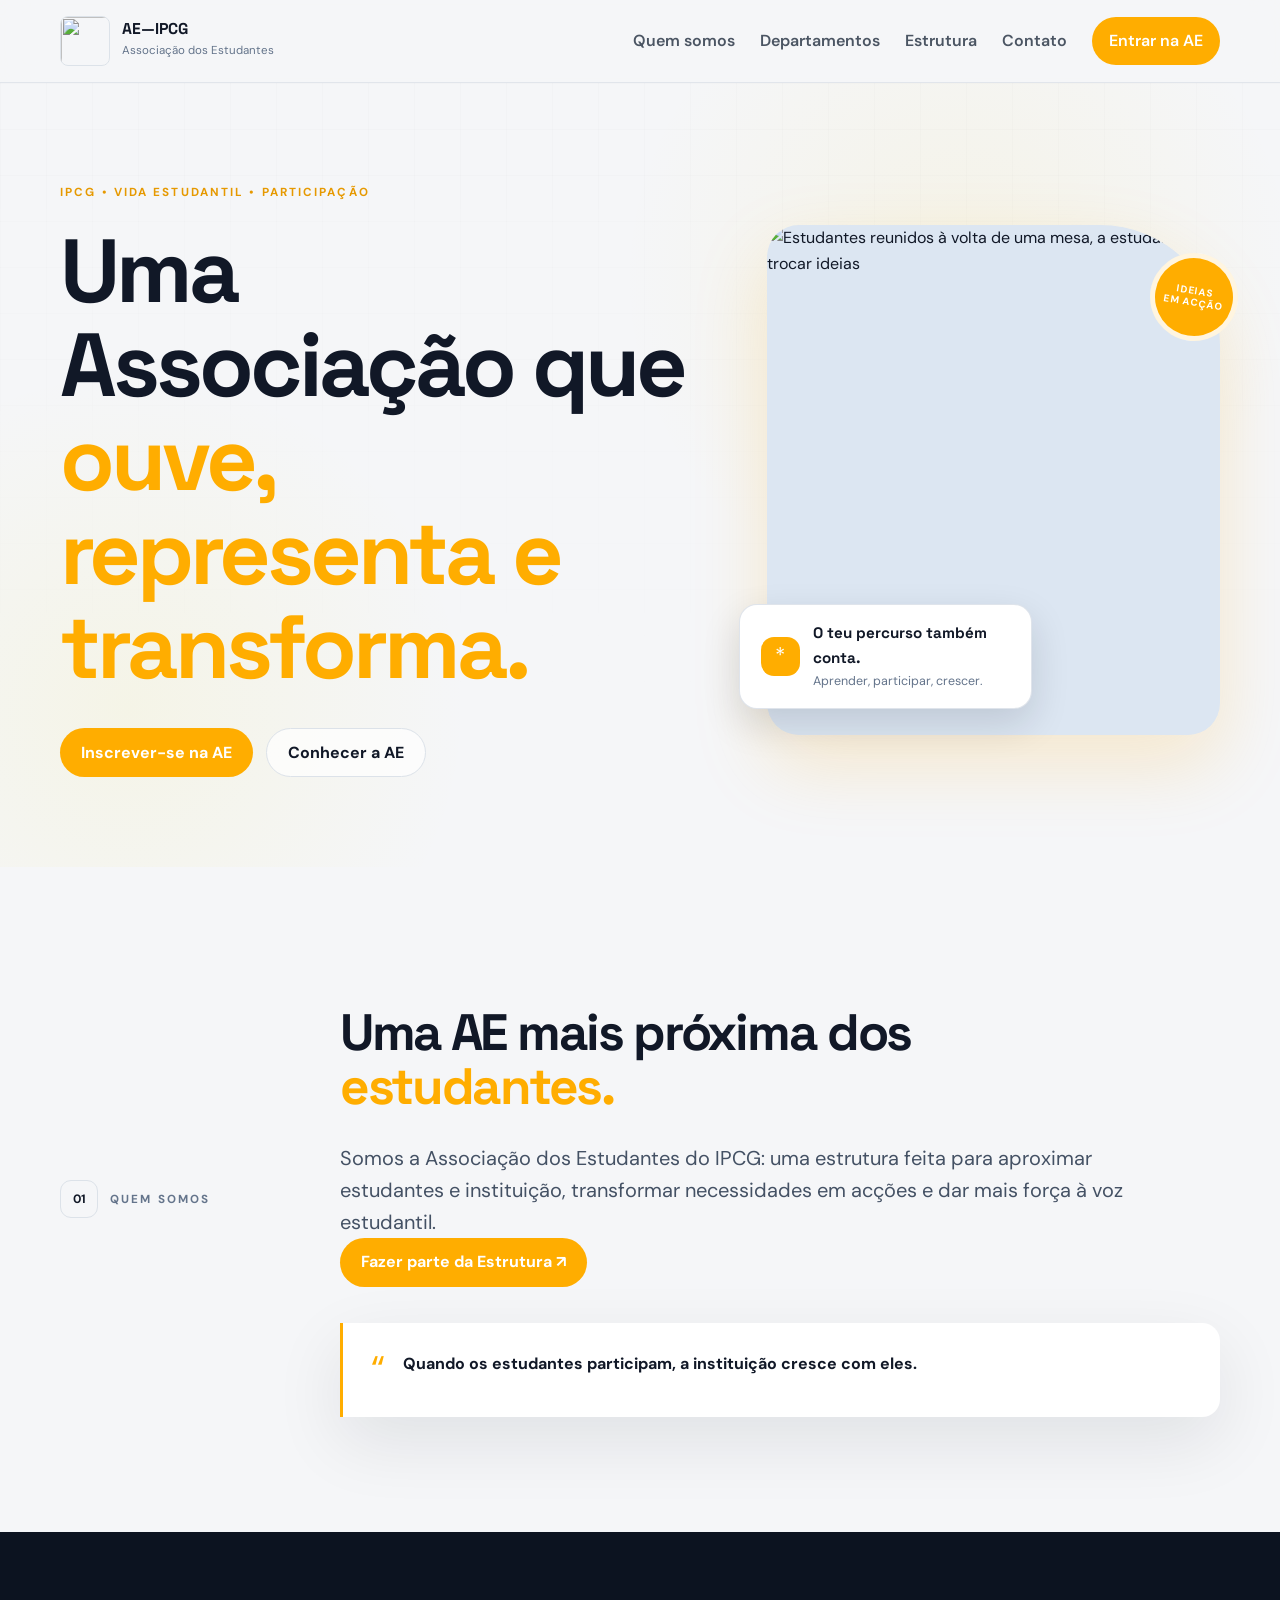
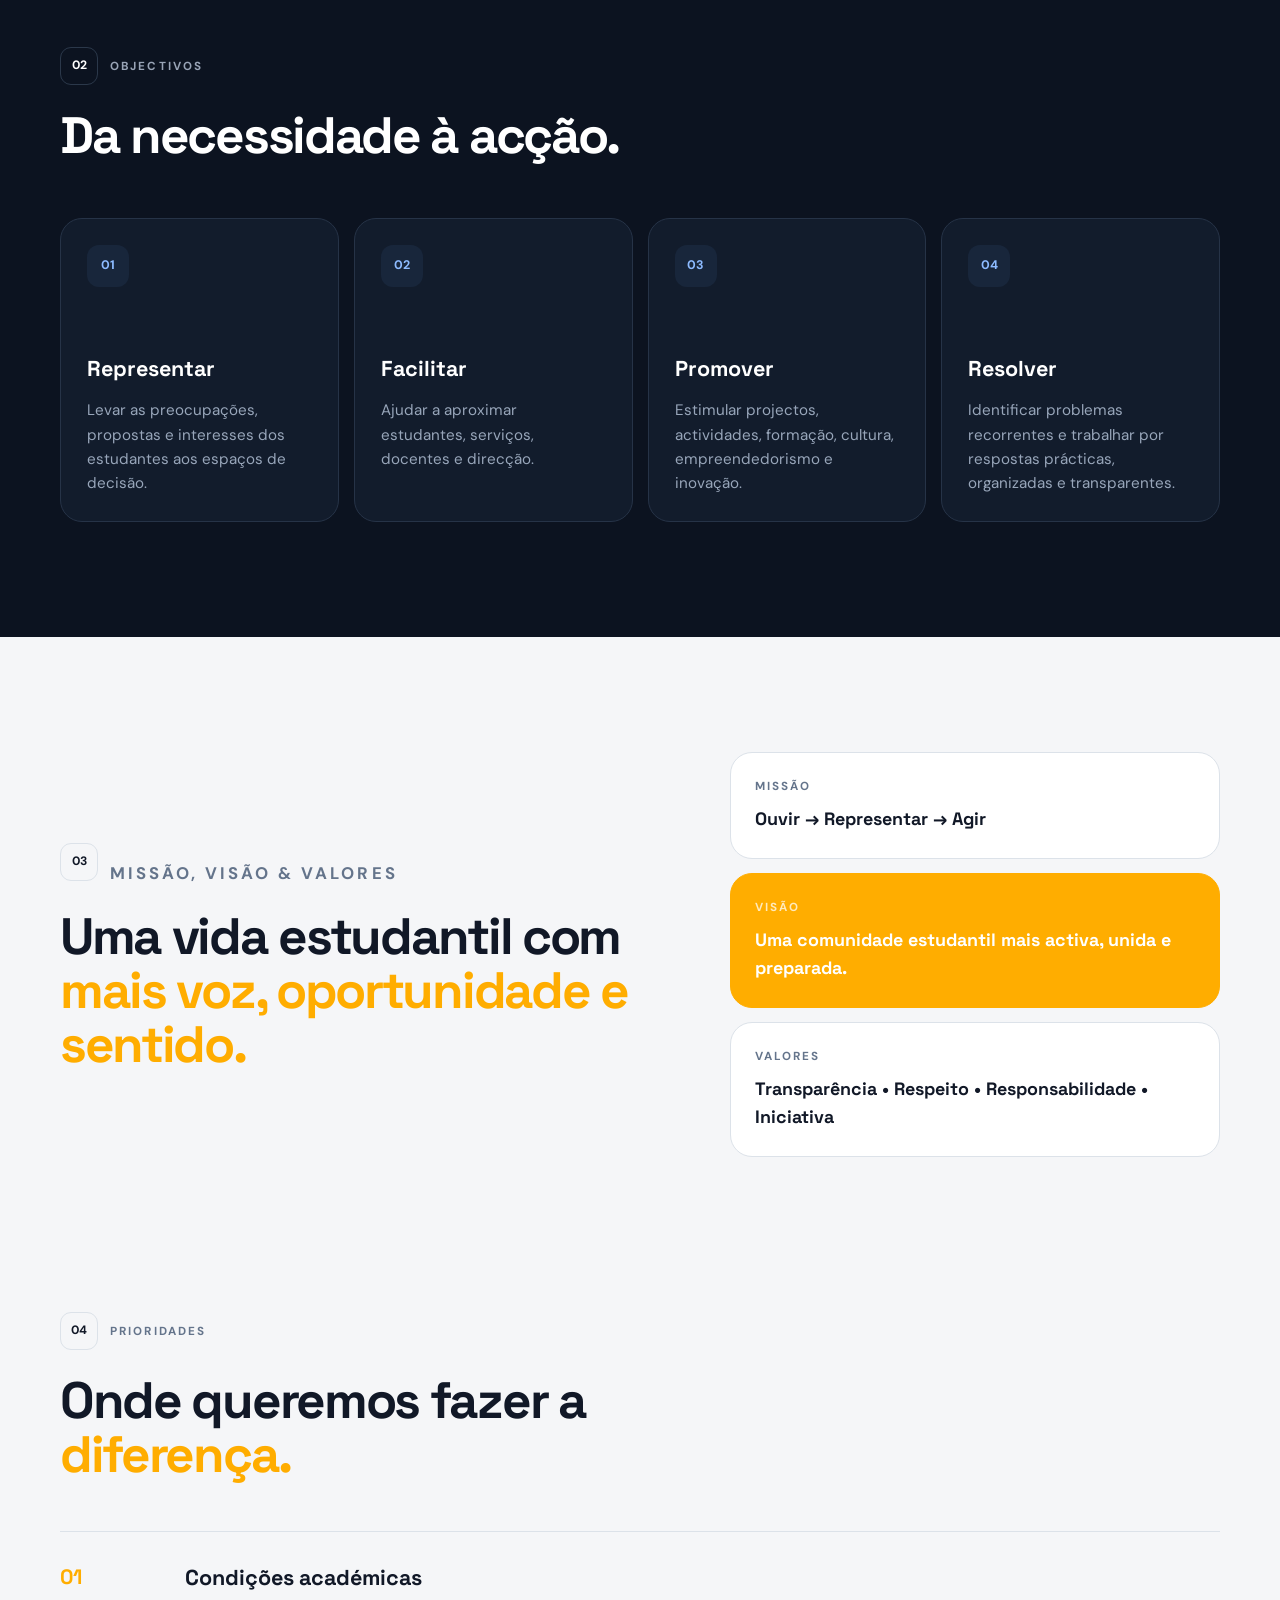
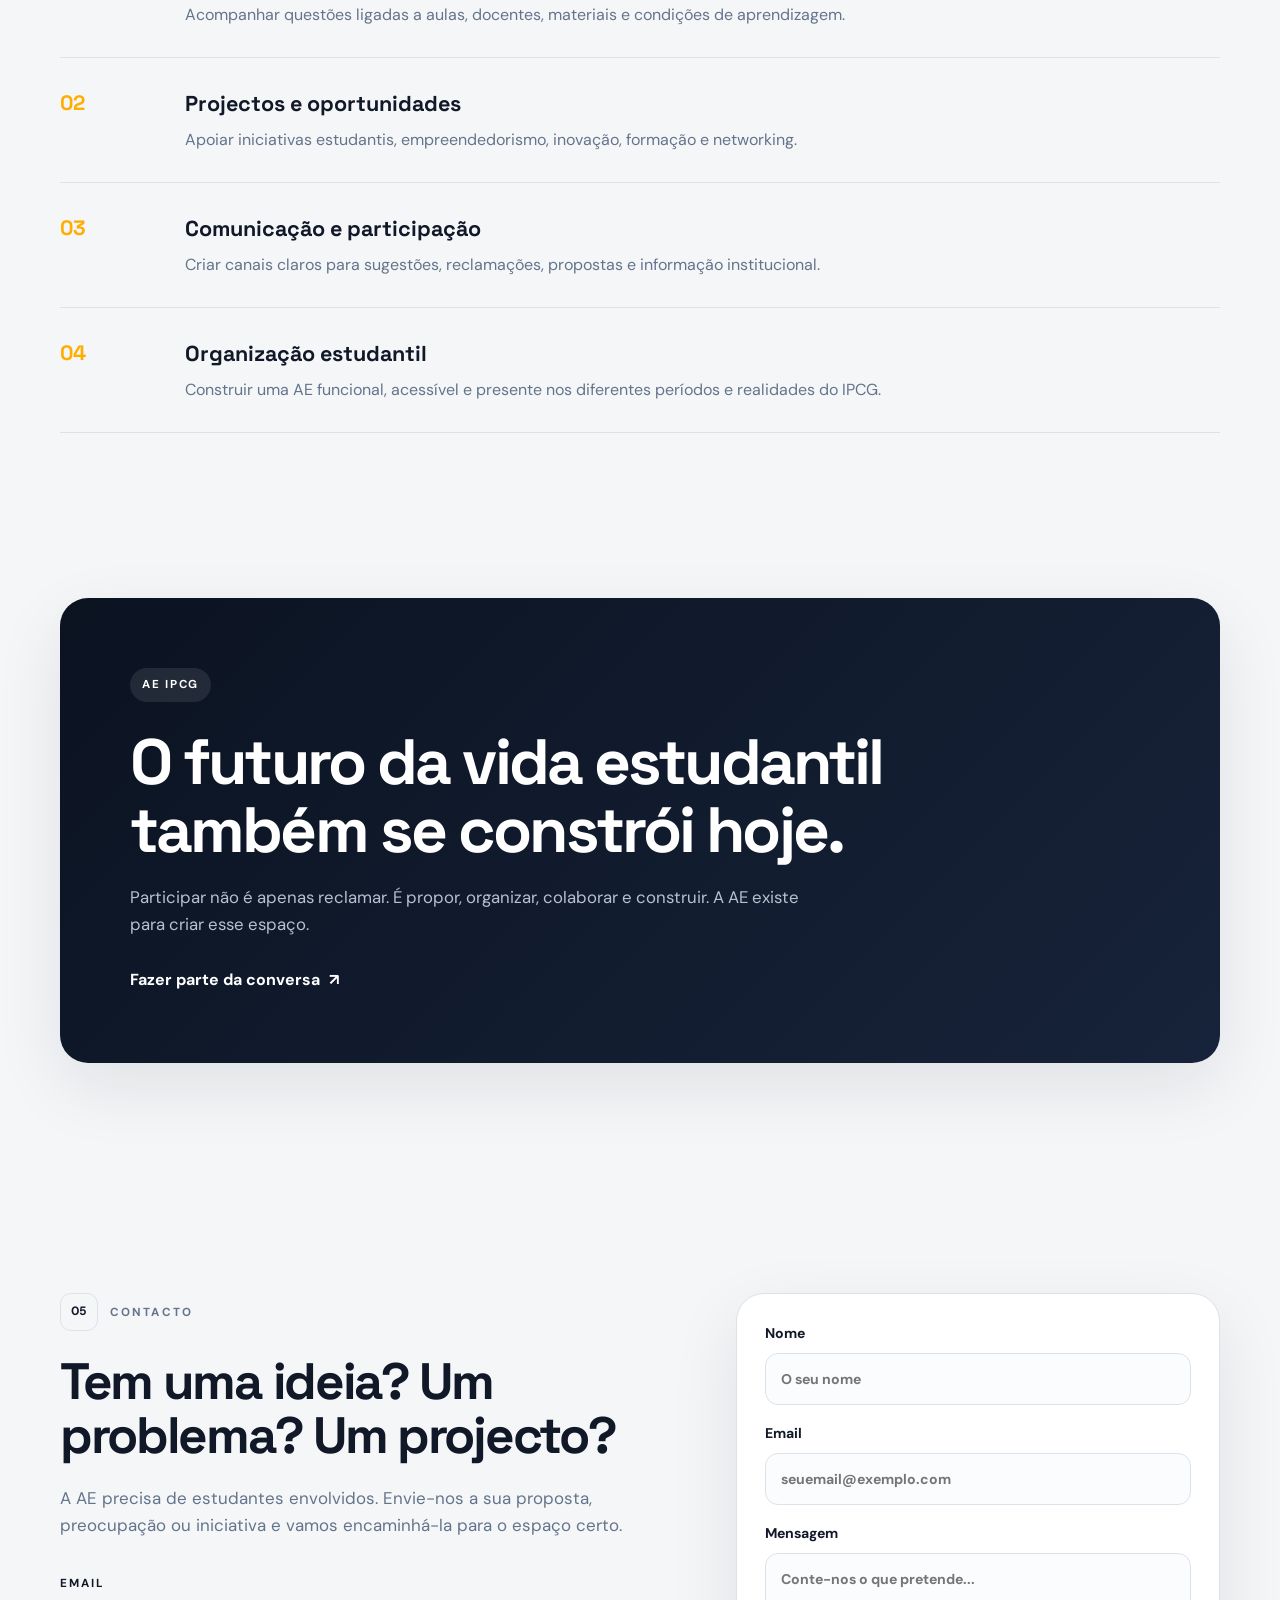
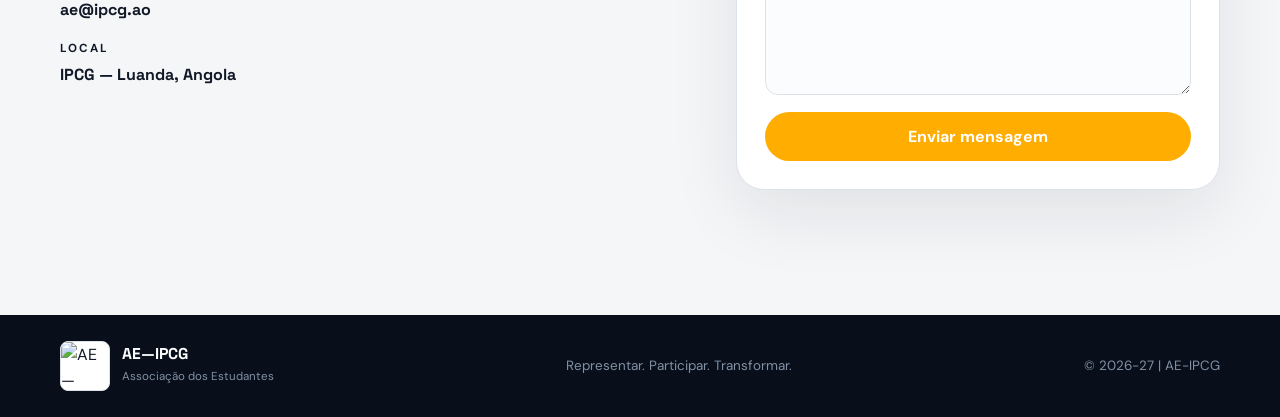
==== index.html @ 1a133951 "Landing Page da AE-IPCG" ====
<!doctype html>
<html lang="pt-PT">
  <head>
    <meta charset="UTF-8" />
    <meta name="viewport" content="width=device-width, initial-scale=1.0" />
    <meta
      name="description"
      content="Associação dos Estudantes do Instituto Politécnico de Ciências Geográficas — representação, participação e transformação da vida estudantil."
    />
    <title>AE IPCG — Associação dos Estudantes</title>

    <link rel="preconnect" href="https://fonts.googleapis.com" />
    <link rel="preconnect" href="https://fonts.gstatic.com" crossorigin />
    <link
      href="https://fonts.googleapis.com/css2?family=DM+Sans:wght@400;500;600;700&family=Space+Grotesk:wght@500;600;700&display=swap"
      rel="stylesheet"
    />
    <link rel="stylesheet" href="/src/css/style.css" />
    <link rel="stylesheet" href="/src/css/responsivity.css" />
  </head>

  <body>
    <header class="site-header">
      <nav class="nav container">
        <a href="/" class="brand" aria-label="AE IPCG">
          <img
            src="https://www.ipcg.co.ao/img/logo-ipcg-1.png"
            class="brand-mark"
            alt=""
          />
          <span>
            <strong>AE—IPCG</strong>
            <small>Associação dos Estudantes</small>
          </span>
        </a>

        <button
          class="menu-toggle"
          id="menuToggle"
          aria-label="Abrir menu"
          aria-expanded="false"
        >
          <span></span><span></span><span></span>
        </button>

        <div class="nav-links" id="navLinks">
          <a href="#sobre">Quem somos</a>
          <a href="/src/pages/departamentos.html">Departamentos</a>
          <a href="/src/pages/estrutura.html" target="_blank">Estrutura</a>
          <a href="#contacto">Contato</a>
          <a
            href="https://forms.gle/DsADKUuaC6jQzfCBA"
            class="nav-cta"
            title="Faça parte da AE-IPCG"
            >Entrar na AE</a
          >
        </div>
      </nav>
    </header>

    <main>
      <section class="hero" id="inicio">
        <div class="hero-grid"></div>
        <div class="container hero-content">
          <div class="hero-copy reveal">
            <p class="eyebrow">IPCG • VIDA ESTUDANTIL • PARTICIPAÇÃO</p>
            <h1>
              Uma Associação que
              <span class="destac">ouve, representa e transforma.</span>
            </h1>

            <div class="hero-actions">
              <a
                class="btn btn-primary"
                href="https://forms.gle/DsADKUuaC6jQzfCBA"
                >Inscrever-se na AE</a
              >
              <a class="btn btn-ghost" href="#sobre">Conhecer a AE</a>
            </div>
          </div>

          <figure class="hero-visual reveal delay-1">
            <img
              src="https://www.ipcg.co.ao/img/IPCG09.jpg"
              alt="Estudantes reunidos à volta de uma mesa, a estudar e trocar ideias"
              fetchpriority="high"
            />
            <figcaption class="hero-caption">
              <span class="caption-mark" aria-hidden="true">*</span>
              <span>
                <strong>O teu percurso também conta.</strong>
                <small>Aprender, participar, crescer.</small>
              </span>
            </figcaption>

            <span class="hero-sticker" aria-hidden="true"
              >IDEIAS<br />EM ACÇÃO</span
            >
          </figure>
        </div>
      </section>

      <section class="section intro" id="sobre">
        <div class="container two-col">
          <div class="section-label reveal">
            <span>01</span>
            <p>QUEM SOMOS</p>
          </div>

          <div class="section-content reveal">
            <h2>
              Uma AE mais próxima dos <span class="destac">estudantes.</span>
            </h2>
            <p class="lead">
              Somos a Associação dos Estudantes do IPCG: uma estrutura feita
              para aproximar estudantes e instituição, transformar necessidades
              em acções e dar mais força à voz estudantil.
            </p>
            <a
              href="https://forms.gle/DsADKUuaC6jQzfCBA"
              class="btn btn-primary"
              >Fazer parte da Estrutura ↗</a
            >

            <div class="quote-box">
              <span class="quote-mark">“</span>
              <p>
                Quando os estudantes participam, a instituição cresce com eles.
              </p>
            </div>
          </div>
        </div>
      </section>

      <!-- NEW SECTION
      <section class="section student-life" aria-labelledby="student-life-title">
        <div class="container">
          <div class="student-life-heading reveal">
            <div class="section-label">
              <span>✳</span>
              <p>VIDA ESTUDANTIL</p>
            </div>
            <div>
              <h2 id="student-life-title">
                A experiência académica faz-se <span class="destac">em conjunto.</span>
              </h2>
              <p>
                Há espaço para aprender, experimentar e encontrar pessoas que
                ajudam cada estudante a chegar mais longe.
              </p>
            </div>
          </div>

          <div class="student-life-grid">
            <figure class="life-card life-card-tall reveal">
              <img
                src="https://images.unsplash.com/photo-1523240795612-9a054b0db644?auto=format&fit=crop&w=1000&q=85"
                alt="Grupo de estudantes a celebrar juntos uma conquista académica"
                loading="lazy"
              />
              <figcaption>
                <span>01 / COMUNIDADE</span>
                <strong>Crescemos melhor quando crescemos juntos.</strong>
              </figcaption>
            </figure>

            <figure class="life-card reveal delay-1">
              <img
                src="https://images.unsplash.com/photo-1521737711867-e3b97375f902?auto=format&fit=crop&w=1000&q=85"
                alt="Jovens a colaborar e partilhar ideias à volta de uma mesa"
                loading="lazy"
              />
              <figcaption>
                <span>02 / COLABORAÇÃO</span>
                <strong>As boas ideias começam numa conversa.</strong>
              </figcaption>
            </figure>

            <figure class="life-card reveal delay-1">
              <img
                src="https://images.unsplash.com/photo-1427504494785-3a9ca7044f45?auto=format&fit=crop&w=1000&q=85"
                alt="Estudantes numa sala de aula, atentos a uma aula"
                loading="lazy"
              />
              <figcaption>
                <span>03 / APRENDIZAGEM</span>
                <strong>Mais oportunidades para descobrir o teu caminho.</strong>
              </figcaption>
            </figure>
          </div>
        </div>
      </section>
      -->

      <section class="section dark-section" id="objetivos">
        <div class="container">
          <div class="section-heading reveal">
            <div>
              <div class="section-label section-label-light">
                <span>02</span>
                <p>OBJECTIVOS</p>
              </div>
              <h2>Da necessidade à acção.</h2>
            </div>
            <!--
            <p>
              O nosso trabalho parte de problemas concretos, mas procura criar
              respostas que deixem resultados duradouros.
            </p>
            -->
          </div>

          <div class="objectives-grid">
            <article class="objective-card reveal">
              <span class="objective-icon">01</span>
              <h3>Representar</h3>
              <p>
                Levar as preocupações, propostas e interesses dos estudantes aos
                espaços de decisão.
              </p>
            </article>

            <article class="objective-card reveal">
              <span class="objective-icon">02</span>
              <h3>Facilitar</h3>
              <p>
                Ajudar a aproximar estudantes, serviços, docentes e direcção.
              </p>
            </article>

            <article class="objective-card reveal">
              <span class="objective-icon">03</span>
              <h3>Promover</h3>
              <p>
                Estimular projectos, actividades, formação, cultura,
                empreendedorismo e inovação.
              </p>
            </article>

            <article class="objective-card reveal">
              <span class="objective-icon">04</span>
              <h3>Resolver</h3>
              <p>
                Identificar problemas recorrentes e trabalhar por respostas
                prácticas, organizadas e transparentes.
              </p>
            </article>
          </div>
        </div>
      </section>

      <section class="section" id="missao">
        <div class="container mission-layout">
          <div class="mission-main reveal">
            <div class="section-label">
              <span>03</span>
              <p>MISSÃO, VISÃO & VALORES</p>
            </div>
            <h2>
              Uma vida estudantil com
              <span class="destac">mais voz, oportunidade e sentido.</span>
            </h2>
          </div>

          <div class="mission-side reveal delay-1">
            <div class="vision-panel">
              <span>MISSÃO</span>
              <strong>Ouvir → Representar → Agir</strong>
            </div>
            <div class="vision-panel highlight">
              <span>VISÃO</span>
              <strong
                >Uma comunidade estudantil mais activa, unida e
                preparada.</strong
              >
            </div>
            <div class="vision-panel">
              <span>VALORES</span>
              <strong
                >Transparência • Respeito • Responsabilidade •
                Iniciativa</strong
              >
            </div>
          </div>
        </div>
      </section>

      <section class="section priorities" id="prioridades">
        <div class="container">
          <div class="section-heading reveal">
            <div>
              <div class="section-label">
                <span>04</span>
                <p>PRIORIDADES</p>
              </div>
              <h2>
                Onde queremos fazer a <span class="destac">diferença.</span>
              </h2>
            </div>
          </div>

          <div class="priority-list">
            <div class="priority-item reveal">
              <div class="priority-index">01</div>
              <div>
                <h3>Condições académicas</h3>
                <p>
                  Acompanhar questões ligadas a aulas, docentes, materiais e
                  condições de aprendizagem.
                </p>
              </div>
            </div>

            <div class="priority-item reveal">
              <div class="priority-index">02</div>
              <div>
                <h3>Projectos e oportunidades</h3>
                <p>
                  Apoiar iniciativas estudantis, empreendedorismo, inovação,
                  formação e networking.
                </p>
              </div>
            </div>

            <div class="priority-item reveal">
              <div class="priority-index">03</div>
              <div>
                <h3>Comunicação e participação</h3>
                <p>
                  Criar canais claros para sugestões, reclamações, propostas e
                  informação institucional.
                </p>
              </div>
            </div>

            <div class="priority-item reveal">
              <div class="priority-index">04</div>
              <div>
                <h3>Organização estudantil</h3>
                <p>
                  Construir uma AE funcional, acessível e presente nos
                  diferentes períodos e realidades do IPCG.
                </p>
              </div>
            </div>
          </div>
        </div>
      </section>

      <section class="section manifesto">
        <div class="container manifesto-box reveal">
          <div class="manifesto-tag">AE IPCG</div>
          <h2>O futuro da vida estudantil também se constrói hoje.</h2>
          <p>
            Participar não é apenas reclamar. É propor, organizar, colaborar e
            construir. A AE existe para criar esse espaço.
          </p>
          <a href="https://forms.gle/DsADKUuaC6jQzfCBA" class="text-link"
            >Fazer parte da conversa <span>↗</span></a
          >
        </div>
      </section>

      <section class="section contact-section" id="contacto">
        <div class="container contact-grid">
          <div class="contact-copy reveal">
            <div class="section-label">
              <span>05</span>
              <p>CONTACTO</p>
            </div>
            <h2>Tem uma ideia? Um problema? Um projecto?</h2>
            <p>
              A AE precisa de estudantes envolvidos. Envie-nos a sua proposta,
              preocupação ou iniciativa e vamos encaminhá-la para o espaço
              certo.
            </p>

            <div class="contact-details">
              <div>
                <span>Email</span>
                <strong>ae@ipcg.ao</strong>
              </div>
              <div>
                <span>Local</span>
                <strong>IPCG — Luanda, Angola</strong>
              </div>
            </div>
          </div>

          <form class="contact-form reveal delay-1" id="contactForm">
            <label>
              Nome
              <input
                type="text"
                name="nome"
                placeholder="O seu nome"
                required
              />
            </label>

            <label>
              Email
              <input
                type="email"
                name="email"
                placeholder="seuemail@exemplo.com"
                required
              />
            </label>

            <label>
              Mensagem
              <textarea
                name="mensagem"
                rows="5"
                placeholder="Conte-nos o que pretende..."
                required
              ></textarea>
            </label>

            <button class="btn btn-primary" type="submit">
              Enviar mensagem
            </button>
            <p class="form-message" id="formMessage" aria-live="polite"></p>
          </form>
        </div>
      </section>
    </main>

    <footer class="footer">
      <div class="container footer-row">
        <div class="brand footer-brand">
          <img
            src="https://www.ipcg.co.ao/img/logo-ipcg-1.png"
            class="brand-mark"
            alt="AE—IPCG"
          />
          <span>
            <strong>AE—IPCG</strong>
            <small>Associação dos Estudantes</small>
          </span>
        </div>

        <p>Representar. Participar. Transformar.</p>

        <span class="copyright">© 2026-27 | AE-IPCG</span>
      </div>
    </footer>

    <script src="/src/js/toggleMenu.js"></script>
    <script src="/src/js/form.js"></script>
  </body>
</html>
---- src/css/style.css ----
/* ROOT */
:root {
  --bg: #f5f6f8;
  --surface: #ffffff;
  --surface-soft: #eef1f5;
  --ink: #111827;
  --muted: #64748b;
  --line: #dce2e9;
  --dark: #0c1320;
  --dark-2: #121c2c;
  --accent: #ffad00;
  --accent-dark: #e69900;
  --radius-lg: 28px;
  --radius-md: 18px;
  --shadow: 0 24px 70px rgba(12, 19, 32, 0.09);
}

/* BASIC RESET */
* {
  box-sizing: border-box;
  margin: 0;
  padding: 0;
}

html {
  scroll-behavior: smooth;
}

body {
  font-family: "DM Sans", system-ui, sans-serif;
  color: var(--ink);
  background: var(--bg);
  line-height: 1.6;
}

.container {
  width: min(1160px, calc(100% - 40px));
  margin: 0 auto;
}

/* COMPONENTS */
a {
  color: inherit;
  text-decoration: none;
}

button,
input,
textarea {
  font: inherit;
}

button {
  border: 0;
}

.btn {
  display: inline-flex;
  align-items: center;
  justify-content: center;
  min-height: 49px;
  padding: 0 21px;
  border-radius: 999px;
  font-weight: 700;
  cursor: pointer;
  transition:
    transform 0.2s ease,
    background 0.2s ease;
}

.btn:hover {
  transform: translateY(-2px);
}

.btn-primary {
  color: white;
  background: var(--accent);
}

.btn-primary:hover {
  background: var(--accent-dark);
}

.btn-ghost {
  background: rgba(255, 255, 255, 0.7);
  border: 1px solid var(--line);
}

.reveal {
  opacity: 0;
  transform: translateY(24px);
  transition:
    opacity 0.65s ease,
    transform 0.65s ease;
}

.reveal.visible {
  opacity: 1;
  transform: translateY(0);
}

.delay-1 {
  transition-delay: 0.12s;
}

/* HEADER */
.site-header {
  position: sticky;
  top: 0;
  z-index: 50;
  background: rgba(245, 246, 248, 0.88);
  backdrop-filter: blur(16px);
  border-bottom: 1px solid rgba(220, 226, 233, 0.8);
}

.nav {
  min-height: 82px;
  display: flex;
  align-items: center;
  justify-content: space-between;
  gap: 30px;
}

.brand {
  display: inline-flex;
  align-items: center;
  gap: 12px;
}

.brand-mark {
  width: 50px;
  height: 50px;
  place-items: center;
  border-radius: 8px;
  border: 1px solid var(--line);
}

.brand strong,
.brand small {
  display: block;
}

.brand strong {
  font-family: "Space Grotesk", sans-serif;
  font-size: 0.98rem;
  line-height: 1.1;
}

.brand small {
  margin-top: 4px;
  color: var(--muted);
  font-size: 0.72rem;
}

/* NAV / MENU TOGGLE*/
.nav-links {
  display: flex;
  align-items: center;
  gap: 25px;
  font-size: 1rem;
  font-weight: 600;
  color: #4b5563;
}

.nav-links a:not(.nav-cta):hover {
  color: var(--accent);
}

.nav-cta {
  color: white;
  font-weight: 600;
  background: var(--accent);
  padding: 11px 17px;
  border-radius: 999px;
  transition: all 0.2s ease-in-out;
}

.nav-cta:hover {
  color: var(--accent);
  background: transparent;
  border: 1px solid var(--accent);
}

.menu-toggle {
  display: none;
  background: transparent;
  cursor: pointer;
}

.menu-toggle span {
  display: block;
  width: 23px;
  height: 2px;
  background: var(--ink);
  margin: 5px 0;
}

/* HERO SECTION */
.hero {
  position: relative;
  overflow: hidden;
  background:
    radial-gradient(
      circle at 75% 25%,
      rgba(243, 208, 50, 0.089),
      transparent 30%
    ),
    radial-gradient(
      circle at 10% 80%,
      rgba(243, 222, 29, 0.08),
      transparent 26%
    ),
    var(--bg);
  padding: 100px 0 90px;
}

.hero-grid {
  position: absolute;
  inset: 0;
  opacity: 0.26;
  background-image:
    linear-gradient(rgba(17, 24, 39, 0.055) 1px, transparent 1px),
    linear-gradient(90deg, rgba(17, 24, 39, 0.055) 1px, transparent 1px);
  background-size: 46px 46px;
  mask-image: linear-gradient(to bottom, black, transparent 90%);
}

.hero-content {
  position: relative;
  display: grid;
  grid-template-columns: 1.15fr 0.85fr;
  gap: 65px;
  align-items: center;
}

.hero-copy {
  max-width: 730px;
}

.hero-visual {
  position: relative;
  height: clamp(350px, 42vw, 510px);
  margin: 0 0 0 12px;
  border-radius: 32px 120px 32px 32px;
  background: #dce6f2;
  box-shadow: 0 30px 75px rgba(250, 167, 13, 0.18);
}

.hero-visual > img {
  width: 100%;
  height: 100%;
  display: block;
  object-fit: cover;
  object-position: center;
  border-radius: inherit;
}

.hero-caption {
  position: absolute;
  left: -28px;
  bottom: 26px;
  display: flex;
  align-items: center;
  gap: 13px;
  max-width: calc(100% - 12px);
  padding: 16px 21px;
  background: white;
  border: 1px solid rgba(220, 226, 233, 0.9);
  border-radius: 18px;
  box-shadow: 0 15px 38px rgba(32, 25, 12, 0.14);
}

.eyebrow,
.section-label p,
.mini-label,
.contact-details span,
.vision-panel span {
  font-size: 0.73rem;
  font-weight: 700;
  letter-spacing: 0.18em;
  text-transform: uppercase;
}

.eyebrow {
  color: var(--accent-dark);
  margin-bottom: 22px;
}

.hero h1,
.section-content h2,
.section-heading h2,
.mission-main h2,
.contact-copy h2,
.manifesto-box h2 {
  font-family: "Space Grotesk", sans-serif;
  letter-spacing: -0.045em;
  line-height: 1.05;
}

.hero h1 {
  font-size: clamp(3.1rem, 7vw, 6rem);
  max-width: 860px;
}

span.destac {
  color: var(--accent);
}

.hero-text {
  margin-top: 25px;
  color: #536071;
  font-size: 1.15rem;
  max-width: 670px;
}

.hero-actions {
  display: flex;
  gap: 13px;
  margin-top: 34px;
  flex-wrap: wrap;
}

.hero-visual {
  position: relative;
  height: clamp(350px, 42vw, 510px);
  margin: 0 0 0 12px;
  /* border-radius: 32px 120px 32px 32px;
  background: #dce6f2;
  box-shadow: 0 30px 75px rgba(12, 19, 32, 0.18); */
}

.hero-visual > img {
  width: 100%;
  height: 100%;
  display: block;
  object-fit: cover;
  object-position: center;
  border-radius: inherit;
}

.hero-caption {
  position: absolute;
  left: -28px;
  bottom: 26px;
  display: flex;
  align-items: center;
  gap: 13px;
  max-width: calc(100% - 12px);
  padding: 16px 21px;
  background: white;
  border: 1px solid rgba(220, 226, 233, 0.9);
  border-radius: 18px;
  box-shadow: 0 15px 38px rgba(12, 19, 32, 0.14);
}

.caption-mark {
  display: grid;
  flex: 0 0 39px;
  height: 39px;
  place-items: center;
  color: white;
  background: var(--accent);
  border-radius: 13px;
  font-size: 1.35rem;
}

.hero-caption strong,
.hero-caption small {
  display: block;
}

.hero-caption strong {
  font-family: "Space Grotesk", sans-serif;
  font-size: 0.95rem;
}

.hero-caption small {
  margin-top: 2px;
  color: var(--muted);
  font-size: 0.78rem;
}

.hero-sticker {
  position: absolute;
  top: 28px;
  right: -18px;
  display: grid;
  width: 88px;
  height: 88px;
  place-items: center;
  color: white;
  background: var(--accent);
  border: 5px solid rgba(255, 255, 255, 0.88);
  border-radius: 50%;
  font-size: 0.62rem;
  font-weight: 700;
  line-height: 1.25;
  letter-spacing: 0.09em;
  text-align: center;
  transform: rotate(9deg);
}

.pulse {
  width: 9px;
  height: 9px;
  border-radius: 50%;
  background: #1fa46f;
  box-shadow: 0 0 0 6px rgba(31, 164, 111, 0.1);
}

.hero-card {
  color: white;
  background: linear-gradient(160deg, #101a2c, #07101d);
  border-radius: var(--radius-lg);
  padding: 34px;
  box-shadow: var(--shadow);
  min-height: 430px;
  display: flex;
  flex-direction: column;
  justify-content: space-between;
}

.card-top,
.card-footer {
  display: flex;
  align-items: center;
  justify-content: space-between;
}

.card-top {
  color: #b6c0d0;
}

.dot {
  width: 10px;
  height: 10px;
  border-radius: 50%;
  background: #7fb4ff;
  box-shadow: 0 0 0 7px rgba(127, 180, 255, 0.11);
}

.hero-number {
  font-size: 7rem;
  line-height: 0.9;
  font-weight: 700;
  color: rgba(255, 255, 255, 0.13);
  margin-top: 35px;
}

.hero-card h3 {
  font-family: "Space Grotesk", sans-serif;
  font-size: 2rem;
  line-height: 1.1;
  margin: 8px 0 15px;
}

.hero-card p {
  color: #c3cbd8;
}

/* MAIN */
.line {
  height: 1px;
  background: rgba(255, 255, 255, 0.12);
  margin: 28px 0 18px;
}

.card-footer {
  font-size: 0.84rem;
  color: #aeb9c9;
}

.section {
  padding: 115px 0;
}

.two-col {
  display: grid;
  grid-template-columns: 0.4fr 1.6fr;
  gap: 60px;
}

.section-label {
  display: flex;
  align-items: center;
  gap: 12px;
  color: var(--muted);
}

.section-label span {
  display: grid;
  place-items: center;
  width: 38px;
  height: 38px;
  border: 1px solid var(--line);
  border-radius: 11px;
  font-weight: 700;
  font-size: 0.76rem;
  color: var(--ink);
}

.section-content h2,
.section-heading h2,
.mission-main h2,
.contact-copy h2 {
  font-size: clamp(2.3rem, 4vw, 4.25rem);
  margin-top: 24px;
}

.section-content h2 {
  max-width: 800px;
}

.lead {
  font-size: 1.25rem;
  color: #445164;
  max-width: 860px;
  margin-top: 28px;
}

.section-content p:not(.lead) {
  color: var(--muted);
  max-width: 820px;
  margin-top: 17px;
}

.quote-box {
  margin-top: 36px;
  padding: 28px;
  border-left: 3px solid var(--accent);
  background: white;
  border-radius: 0 var(--radius-md) var(--radius-md) 0;
  box-shadow: var(--shadow);
  display: flex;
  gap: 18px;
  align-items: flex-start;
}

.quote-mark {
  font-size: 2.4rem;
  line-height: 1;
  color: var(--accent);
}

.quote-box p {
  margin: 0 !important;
  color: var(--ink) !important;
  font-weight: 700;
}

.dark-section {
  background: var(--dark);
  color: white;
}

.section-heading {
  display: grid;
  grid-template-columns: 1fr 0.75fr;
  gap: 70px;
  align-items: end;
}

.section-label-light {
  color: #99a4b6;
}

.section-label-light span {
  color: white;
  border-color: #2b384a;
}

.section-label-light p {
  color: #99a4b6;
}

.section-heading h2 {
  max-width: 700px;
}

.section-heading > p {
  color: #9eaabe;
  max-width: 460px;
  margin-bottom: 3px;
}

.objectives-grid {
  margin-top: 55px;
  display: grid;
  grid-template-columns: repeat(4, 1fr);
  gap: 15px;
}

.objective-card {
  background: var(--dark-2);
  border: 1px solid #263347;
  border-radius: 22px;
  min-height: 290px;
  padding: 26px;
  transition:
    transform 0.25s ease,
    border-color 0.25s ease;
}

.objective-card:hover {
  transform: translateY(-6px);
  border-color: #49688d;
}

.objective-icon {
  display: grid;
  place-items: center;
  width: 42px;
  height: 42px;
  border-radius: 12px;
  background: #18263b;
  color: #8dbbff;
  font-size: 0.78rem;
  font-weight: 700;
}

.objective-card h3 {
  font-family: "Space Grotesk", sans-serif;
  font-size: 1.35rem;
  margin: 65px 0 12px;
}

.objective-card p {
  color: #98a6ba;
  font-size: 0.95rem;
}

.mission-layout {
  display: grid;
  grid-template-columns: 1.1fr 0.9fr;
  gap: 70px;
  align-items: center;
}

.mission-main p {
  margin-top: 22px;
  color: var(--muted);
  max-width: 740px;
  font-size: 1.05rem;
}

.mission-side {
  display: grid;
  gap: 14px;
}

.vision-panel {
  background: white;
  border: 1px solid var(--line);
  border-radius: 22px;
  padding: 24px;
  display: grid;
  gap: 9px;
}

.vision-panel span {
  color: var(--muted);
}

.vision-panel strong {
  font-family: "Space Grotesk", sans-serif;
  font-size: 1.12rem;
}

.vision-panel.highlight {
  background: var(--accent);
  color: white;
  border-color: var(--accent);
}

.vision-panel.highlight span {
  color: rgba(255, 255, 255, 0.74);
}

.priorities {
  padding-top: 40px;
}

.priority-list {
  margin-top: 50px;
  border-top: 1px solid var(--line);
}

.priority-item {
  display: grid;
  grid-template-columns: 100px 1fr;
  gap: 25px;
  padding: 29px 0;
  border-bottom: 1px solid var(--line);
}

.priority-index {
  color: var(--accent);
  font-family: "Space Grotesk", sans-serif;
  font-size: 1.3rem;
  font-weight: 700;
}

.priority-item h3 {
  font-family: "Space Grotesk", sans-serif;
  font-size: 1.35rem;
}

.priority-item p {
  color: var(--muted);
  max-width: 700px;
  margin-top: 6px;
}

.manifesto {
  padding-top: 50px;
}

.manifesto-box {
  color: white;
  border-radius: var(--radius-lg);
  padding: 70px;
  background: linear-gradient(135deg, #0b1321, #17233a);
  box-shadow: var(--shadow);
}

.manifesto-tag {
  display: inline-flex;
  padding: 8px 12px;
  border-radius: 999px;
  background: rgba(255, 255, 255, 0.09);
  font-size: 0.72rem;
  font-weight: 700;
  letter-spacing: 0.15em;
}

.manifesto-box h2 {
  margin-top: 27px;
  font-size: clamp(2.5rem, 5vw, 5rem);
  max-width: 900px;
}

.manifesto-box p {
  color: #b7c1d0;
  max-width: 680px;
  margin-top: 20px;
  font-size: 1.05rem;
}

.text-link {
  display: inline-flex;
  gap: 9px;
  align-items: center;
  margin-top: 30px;
  font-weight: 700;
}

/* CONTACT FORM */
.contact-section {
  padding-bottom: 125px;
}

.contact-grid {
  display: grid;
  grid-template-columns: 1fr 0.8fr;
  gap: 70px;
  align-items: start;
}

.contact-copy > p {
  max-width: 600px;
  margin-top: 22px;
  color: var(--muted);
  font-size: 1.06rem;
}

.contact-details {
  margin-top: 35px;
  display: grid;
  gap: 17px;
}

.contact-details div {
  display: grid;
  gap: 4px;
}

.contact-details strong {
  font-family: "Space Grotesk", sans-serif;
}

.contact-form {
  background: white;
  border: 1px solid var(--line);
  border-radius: var(--radius-lg);
  padding: 28px;
  box-shadow: var(--shadow);
  display: grid;
  gap: 17px;
}

.contact-form label {
  display: grid;
  gap: 8px;
  font-weight: 700;
  font-size: 0.88rem;
}

.contact-form input,
.contact-form textarea {
  width: 100%;
  padding: 14px 15px;
  border: 1px solid var(--line);
  border-radius: 13px;
  background: #fbfcfd;
  color: var(--ink);
  outline: none;
  transition:
    border 0.2s ease,
    box-shadow 0.2s ease;
}

.contact-form input:focus,
.contact-form textarea:focus {
  border-color: var(--accent);
  box-shadow: 0 0 0 4px rgba(29, 114, 243, 0.08);
}

.form-message {
  display: none;
  color: #a31515;
  background: #eefaf4;
  border-radius: 11px;
  padding: 10px 12px;
  font-size: 0.88rem;
}

/* FOOTER */

.footer {
  background: #080f1a;
  color: white;
  padding: 26px 0;
}

.footer-row {
  display: flex;
  align-items: center;
  justify-content: space-between;
  gap: 20px;
}

.footer-brand .brand-mark {
  background: white;
  color: var(--ink);
}

.footer-brand small {
  color: #8190a4;
}

.footer-row > p,
.copyright {
  color: #8190a4;
  font-size: 0.84rem;
}
---- src/css/responsivity.css ----
@media (max-width: 980px) {
  .hero-content,
  .mission-layout,
  .contact-grid {
    grid-template-columns: 1fr;
  }

  .hero-visual {
    width: min(100% - 24px, 620px);
    height: clamp(350px, 64vw, 480px);
    margin: 8px 0 0 24px;
  }

  .hero {
    padding-top: 75px;
  }

  .hero-card {
    max-width: 620px;
  }

  .objectives-grid {
    grid-template-columns: repeat(2, 1fr);
  }

  .section-heading,
  .two-col {
    grid-template-columns: 1fr;
  }

  .two-col {
    gap: 25px;
  }

  .section-heading {
    gap: 25px;
  }

  .student-life-heading {
    grid-template-columns: 1fr;
    gap: 22px;
  }

  .mission-side {
    max-width: 680px;
  }
}

@media (max-width: 760px) {
  .container {
    width: min(100% - 26px, 1160px);
  }

  .nav {
    min-height: 72px;
  }

  .menu-toggle {
    display: block;
    z-index: 60;
  }

  .nav-links {
    position: absolute;
    top: 72px;
    left: 0;
    right: 0;
    display: none;
    flex-direction: column;
    align-items: stretch;
    background: rgba(245, 246, 248, 0.98);
    border-bottom: 1px solid var(--line);
    padding: 18px 13px 22px;
  }

  .nav-links.open {
    display: flex;
  }

  .nav-links a {
    padding: 13px 10px;
  }

  .nav-cta {
    text-align: center;
  }

  .hero {
    padding: 65px 0 70px;
  }

  .hero h1 {
    font-size: clamp(2.8rem, 15vw, 4.7rem);
  }

  .hero-card {
    min-height: 360px;
    padding: 27px;
  }

  .hero-visual {
    width: calc(100% - 12px);
    height: clamp(290px, 92vw, 410px);
    margin-left: 12px;
    border-radius: 26px 86px 26px 26px;
  }

  .hero-caption {
    left: -12px;
    bottom: 17px;
    padding: 13px 15px;
  }

  .hero-sticker {
    top: 17px;
    right: -11px;
    width: 75px;
    height: 75px;
  }

  .hero-number {
    font-size: 5rem;
  }

  .section {
    padding: 84px 0;
  }

  .objectives-grid {
    grid-template-columns: 1fr;
  }

  .student-life-grid {
    grid-template-columns: 1fr;
    grid-template-rows: none;
    grid-auto-rows: 270px;
  }

  .life-card-tall {
    grid-row: auto;
  }

  .life-card figcaption {
    right: 17px;
    bottom: 17px;
    left: 17px;
  }

  .objective-card {
    min-height: auto;
  }

  .objective-card h3 {
    margin-top: 40px;
  }

  .priority-item {
    grid-template-columns: 50px 1fr;
  }

  .manifesto-box {
    padding: 40px 25px;
  }

  .footer-row {
    flex-direction: column;
    align-items: flex-start;
  }
}
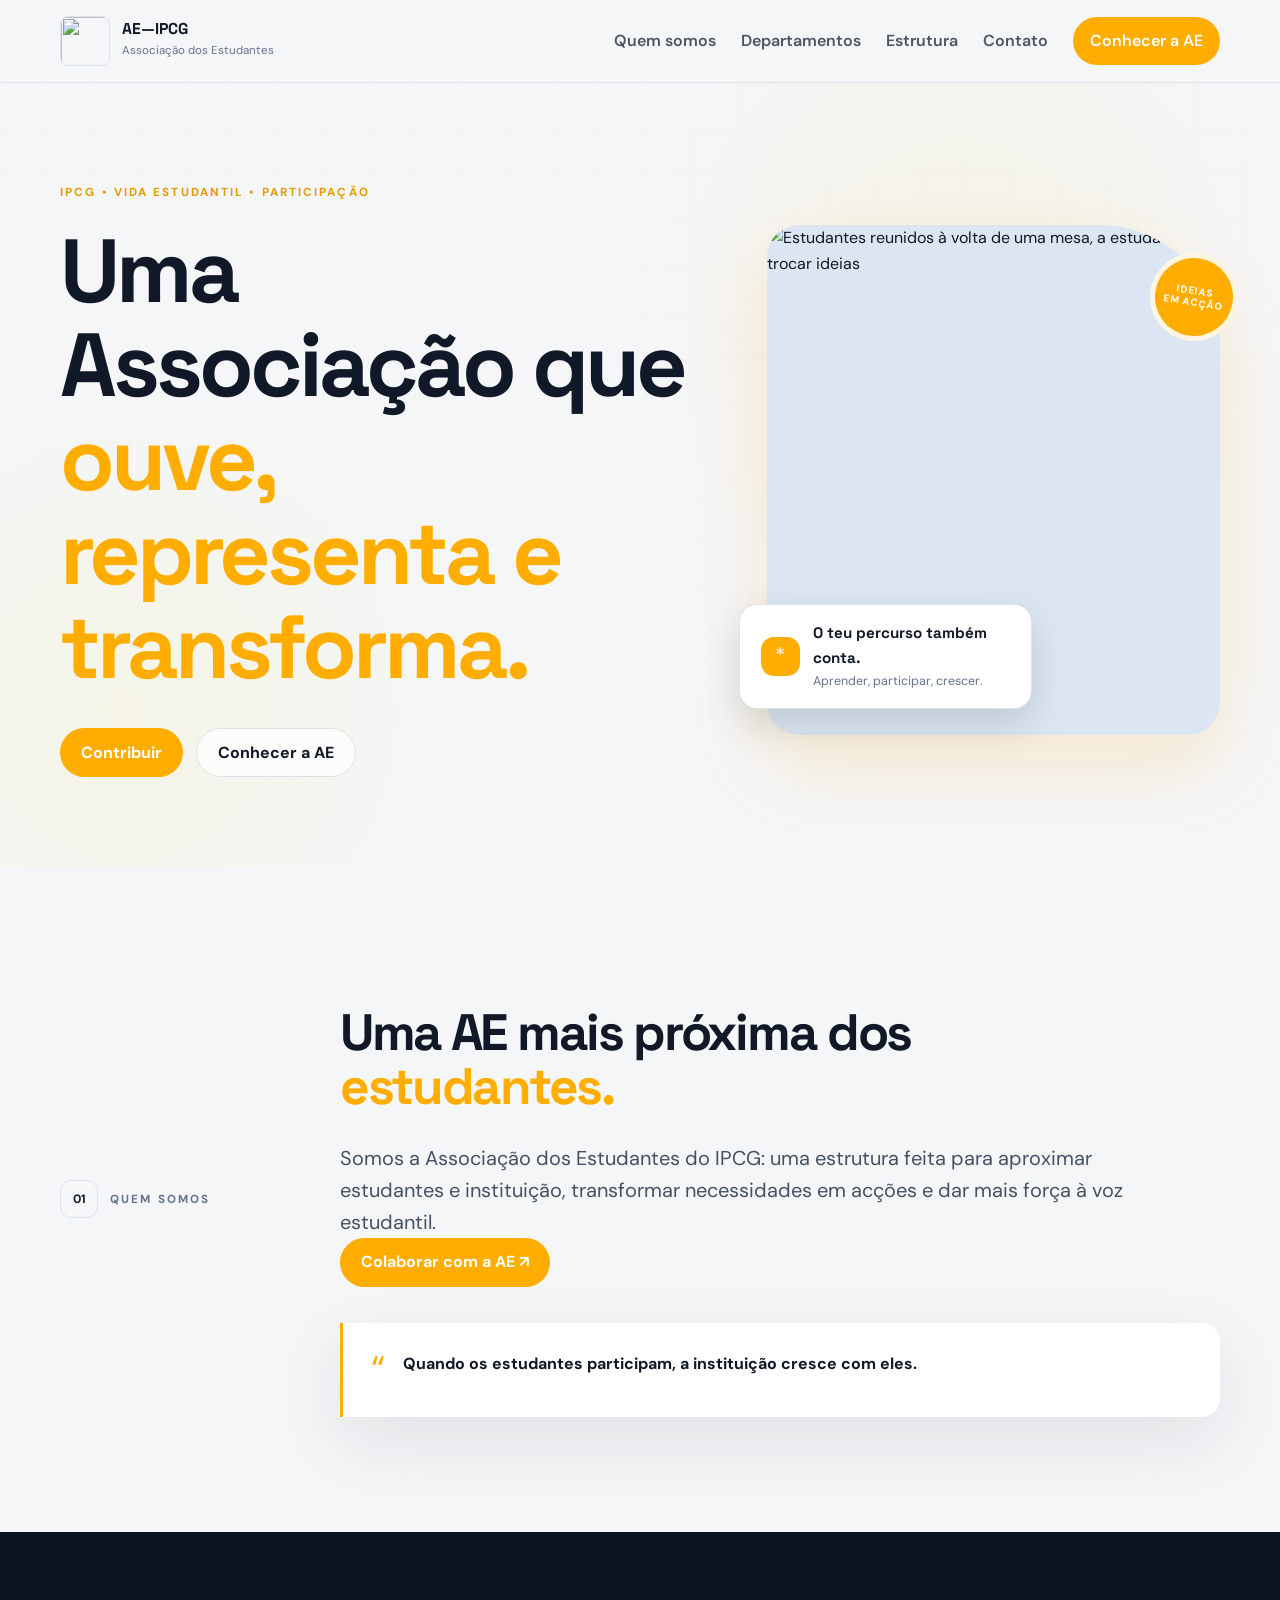
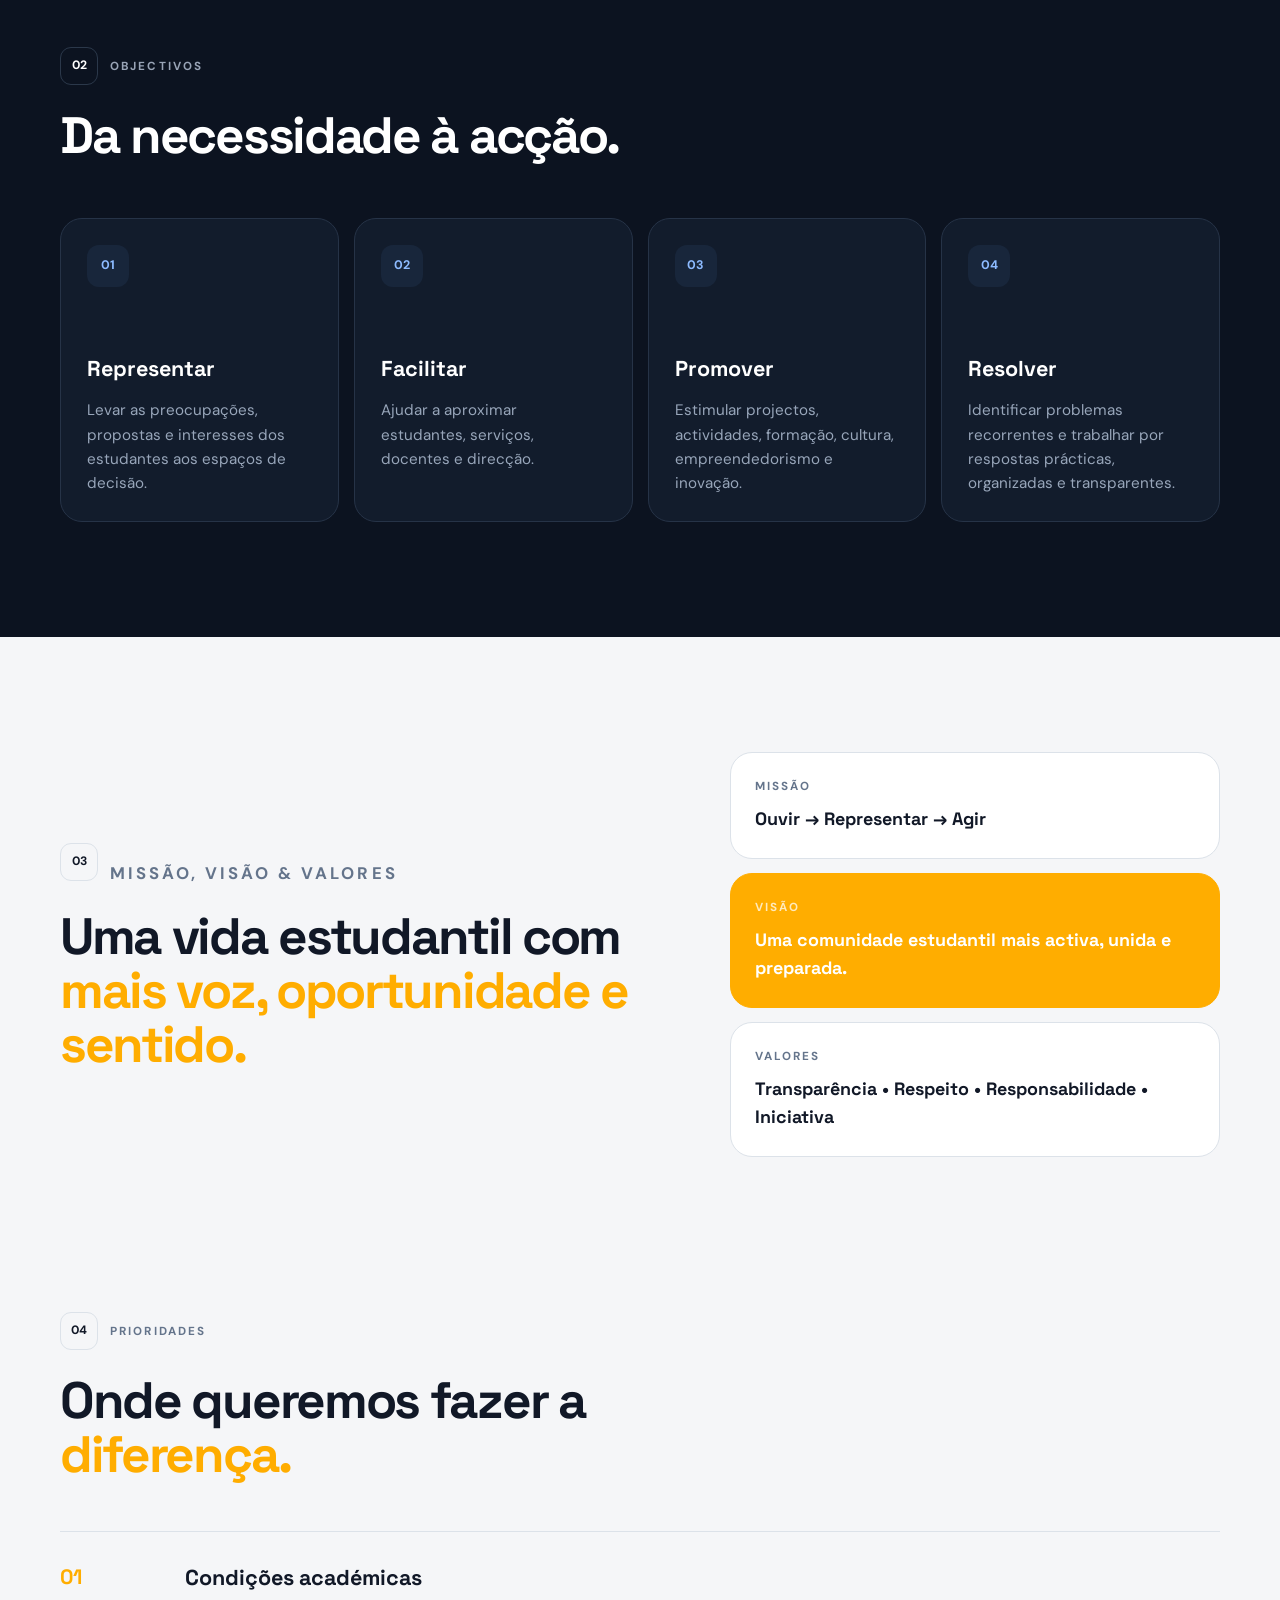
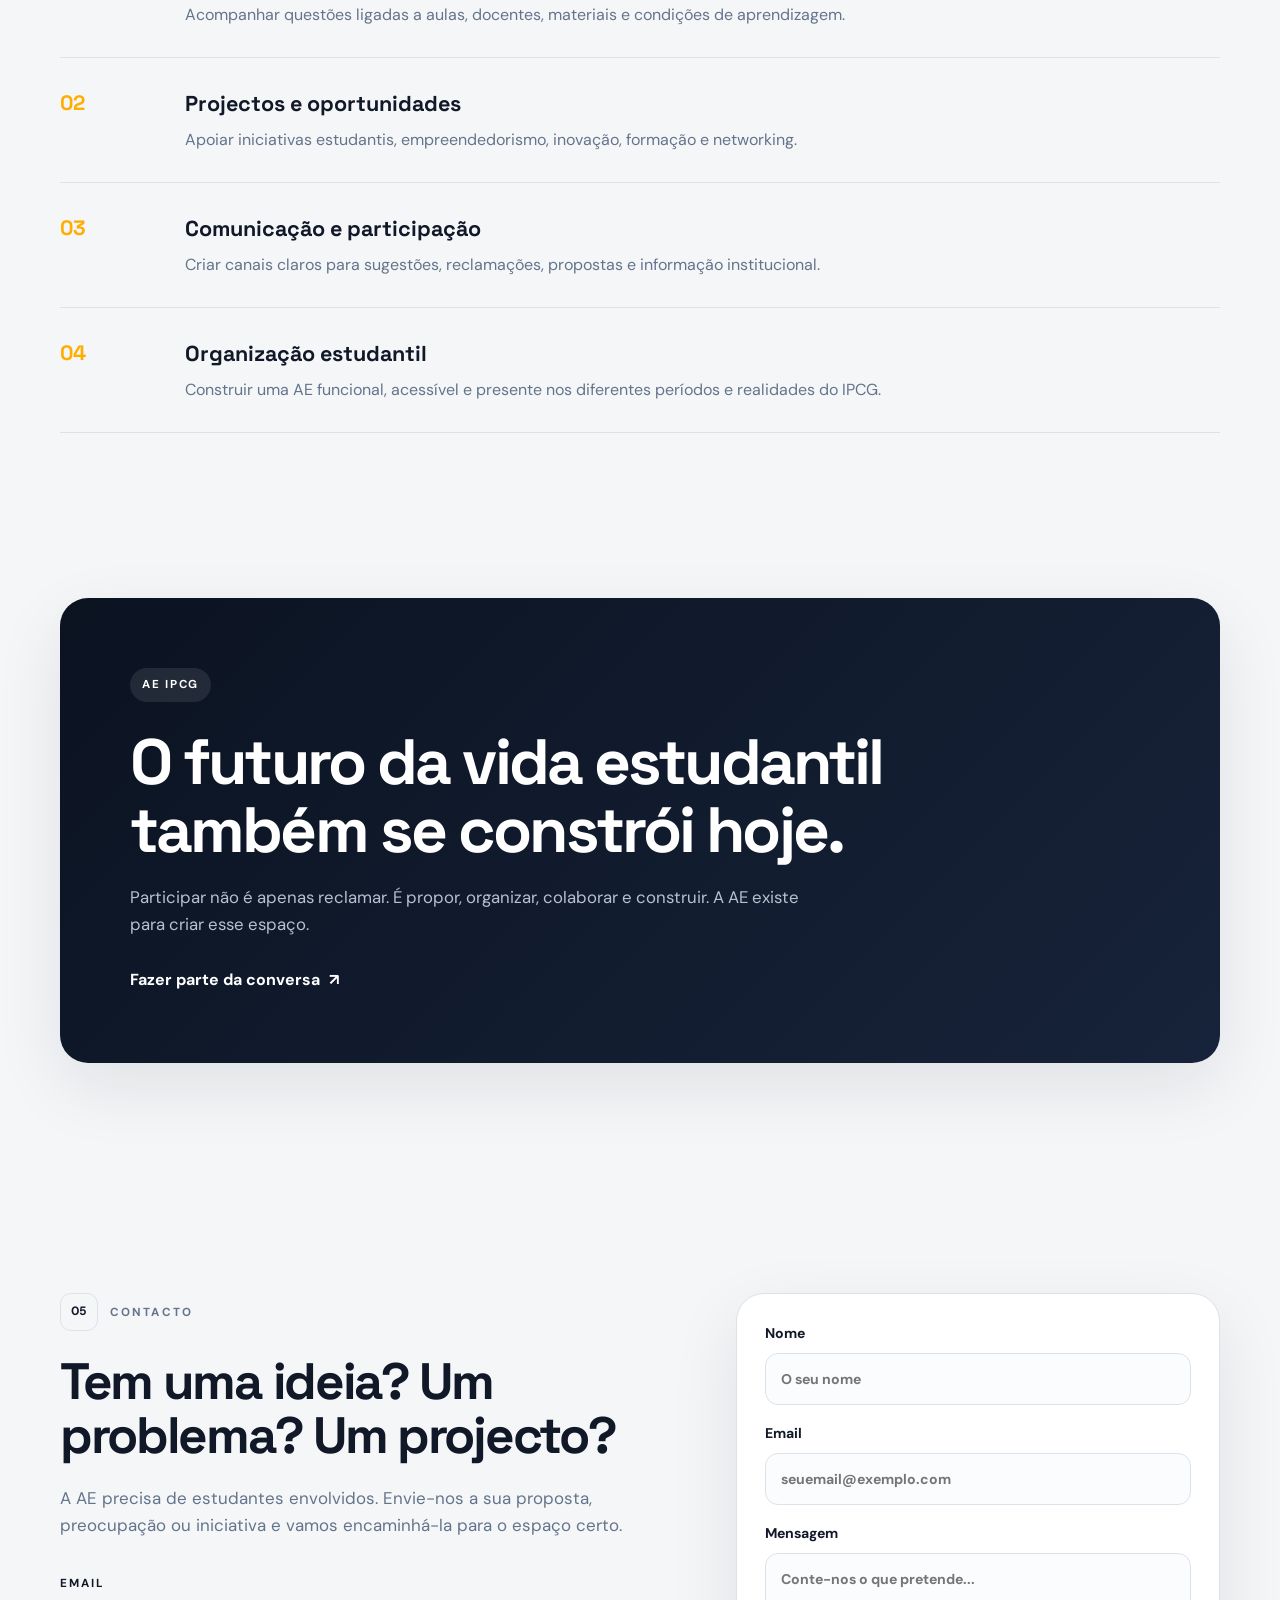
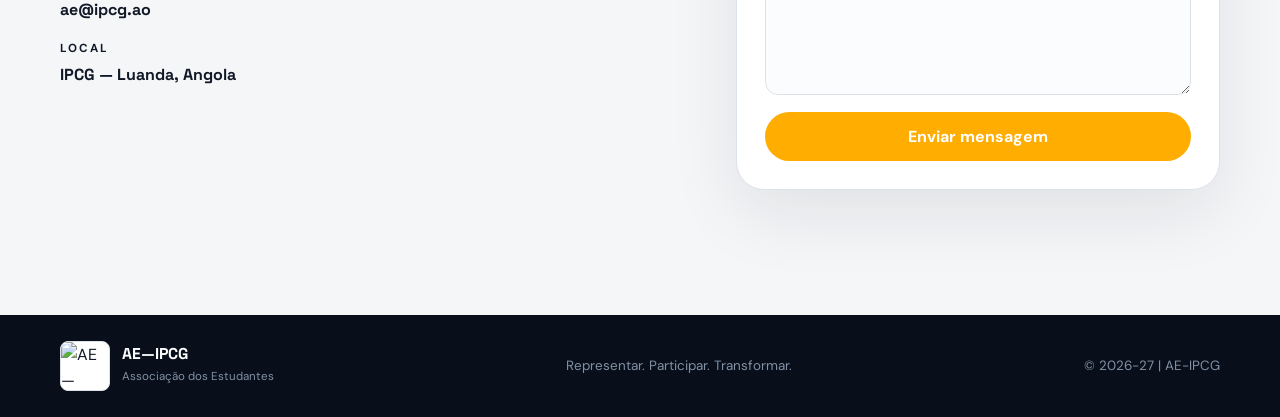
==== commit efd46131: "Update links to Remove registration link" ====
--- a/index.html
+++ b/index.html
@@ -15,14 +15,14 @@
       href="https://fonts.googleapis.com/css2?family=DM+Sans:wght@400;500;600;700&family=Space+Grotesk:wght@500;600;700&display=swap"
       rel="stylesheet"
     />
-    <link rel="stylesheet" href="/src/css/style.css" />
-    <link rel="stylesheet" href="/src/css/responsivity.css" />
+    <link rel="stylesheet" href="./src/css/style.css" />
+    <link rel="stylesheet" href="./src/css/responsivity.css" />
   </head>
 
   <body>
     <header class="site-header">
       <nav class="nav container">
-        <a href="/" class="brand" aria-label="AE IPCG">
+        <a href="./index.html" class="brand" aria-label="AE IPCG">
           <img
             src="https://www.ipcg.co.ao/img/logo-ipcg-1.png"
             class="brand-mark"
@@ -45,14 +45,11 @@
 
         <div class="nav-links" id="navLinks">
           <a href="#sobre">Quem somos</a>
-          <a href="/src/pages/departamentos.html">Departamentos</a>
-          <a href="/src/pages/estrutura.html" target="_blank">Estrutura</a>
+          <a href="./src/pages/departamentos.html">Departamentos</a>
+          <a href="./src/pages/estrutura.html" target="_blank">Estrutura</a>
           <a href="#contacto">Contato</a>
-          <a
-            href="https://forms.gle/DsADKUuaC6jQzfCBA"
-            class="nav-cta"
-            title="Faça parte da AE-IPCG"
-            >Entrar na AE</a
+          <a href="#sobre" class="nav-cta" title="Conhecer a AE-IPCG"
+            >Conhecer a AE</a
           >
         </div>
       </nav>
@@ -70,11 +67,7 @@
             </h1>
 
             <div class="hero-actions">
-              <a
-                class="btn btn-primary"
-                href="https://forms.gle/DsADKUuaC6jQzfCBA"
-                >Inscrever-se na AE</a
-              >
+              <a class="btn btn-primary" href="#contacto">Contribuir</a>
               <a class="btn btn-ghost" href="#sobre">Conhecer a AE</a>
             </div>
           </div>
@@ -116,11 +109,7 @@
               para aproximar estudantes e instituição, transformar necessidades
               em acções e dar mais força à voz estudantil.
             </p>
-            <a
-              href="https://forms.gle/DsADKUuaC6jQzfCBA"
-              class="btn btn-primary"
-              >Fazer parte da Estrutura ↗</a
-            >
+            <a href="#contacto" class="btn btn-primary">Colaborar com a AE ↗</a>
 
             <div class="quote-box">
               <span class="quote-mark">“</span>
@@ -355,7 +344,7 @@
             Participar não é apenas reclamar. É propor, organizar, colaborar e
             construir. A AE existe para criar esse espaço.
           </p>
-          <a href="https://forms.gle/DsADKUuaC6jQzfCBA" class="text-link"
+          <a href="#contacto" class="text-link"
             >Fazer parte da conversa <span>↗</span></a
           >
         </div>
@@ -447,7 +436,7 @@
       </div>
     </footer>
 
-    <script src="/src/js/toggleMenu.js"></script>
-    <script src="/src/js/form.js"></script>
+    <script src="./src/js/toggleMenu.js"></script>
+    <script src="./src/js/form.js"></script>
   </body>
 </html>
